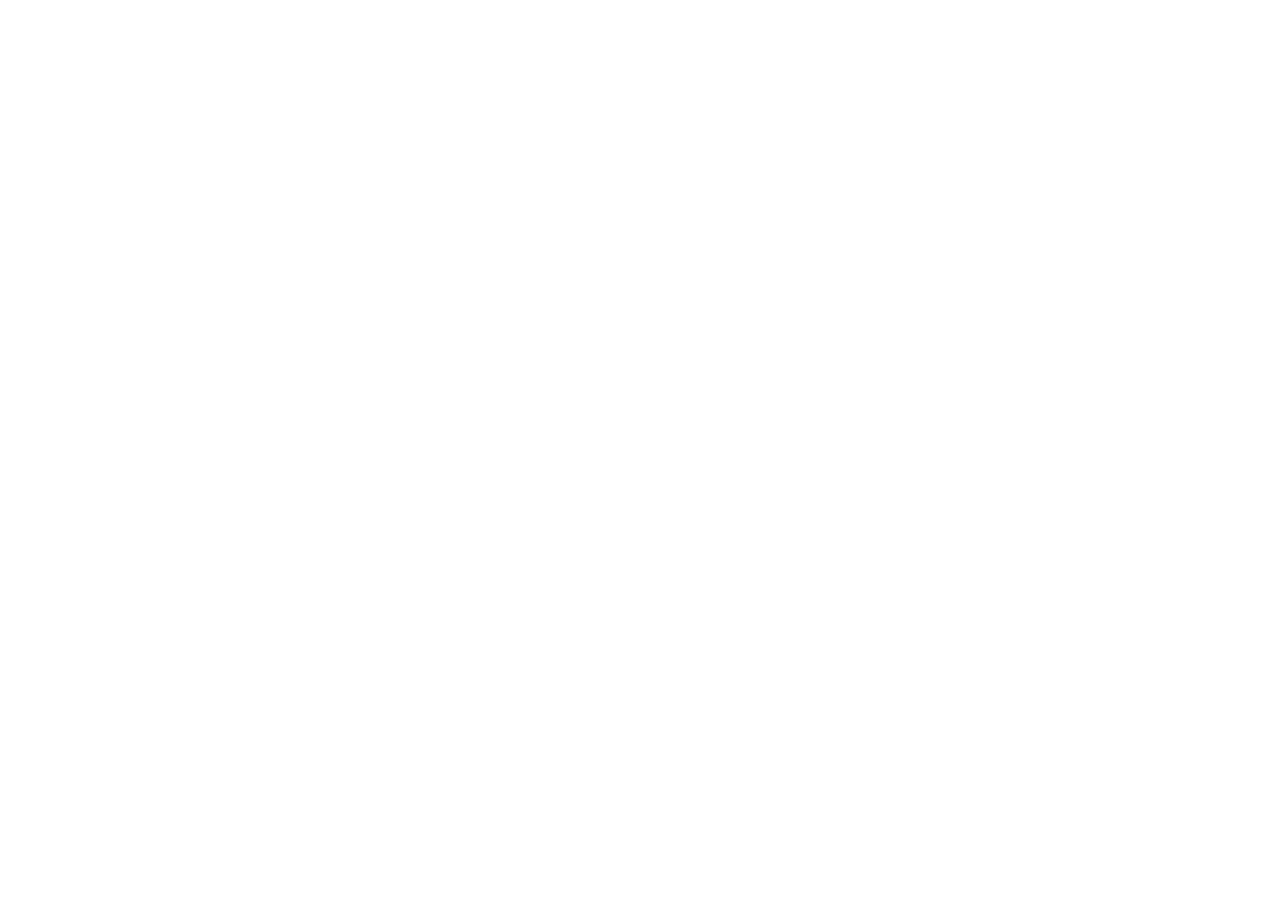
==== discover.html @ c7f8aead "first commit" ====
<!DOCTYPE html>
<html lang="en">
<head>
    <meta charset="UTF-8">
    <meta http-equiv="X-UA-Compatible" content="IE=edge">
    <meta name="viewport" content="width=device-width, initial-scale=1.0">
    <title>Document</title>
</head>
<body>
    
</body>
</html>
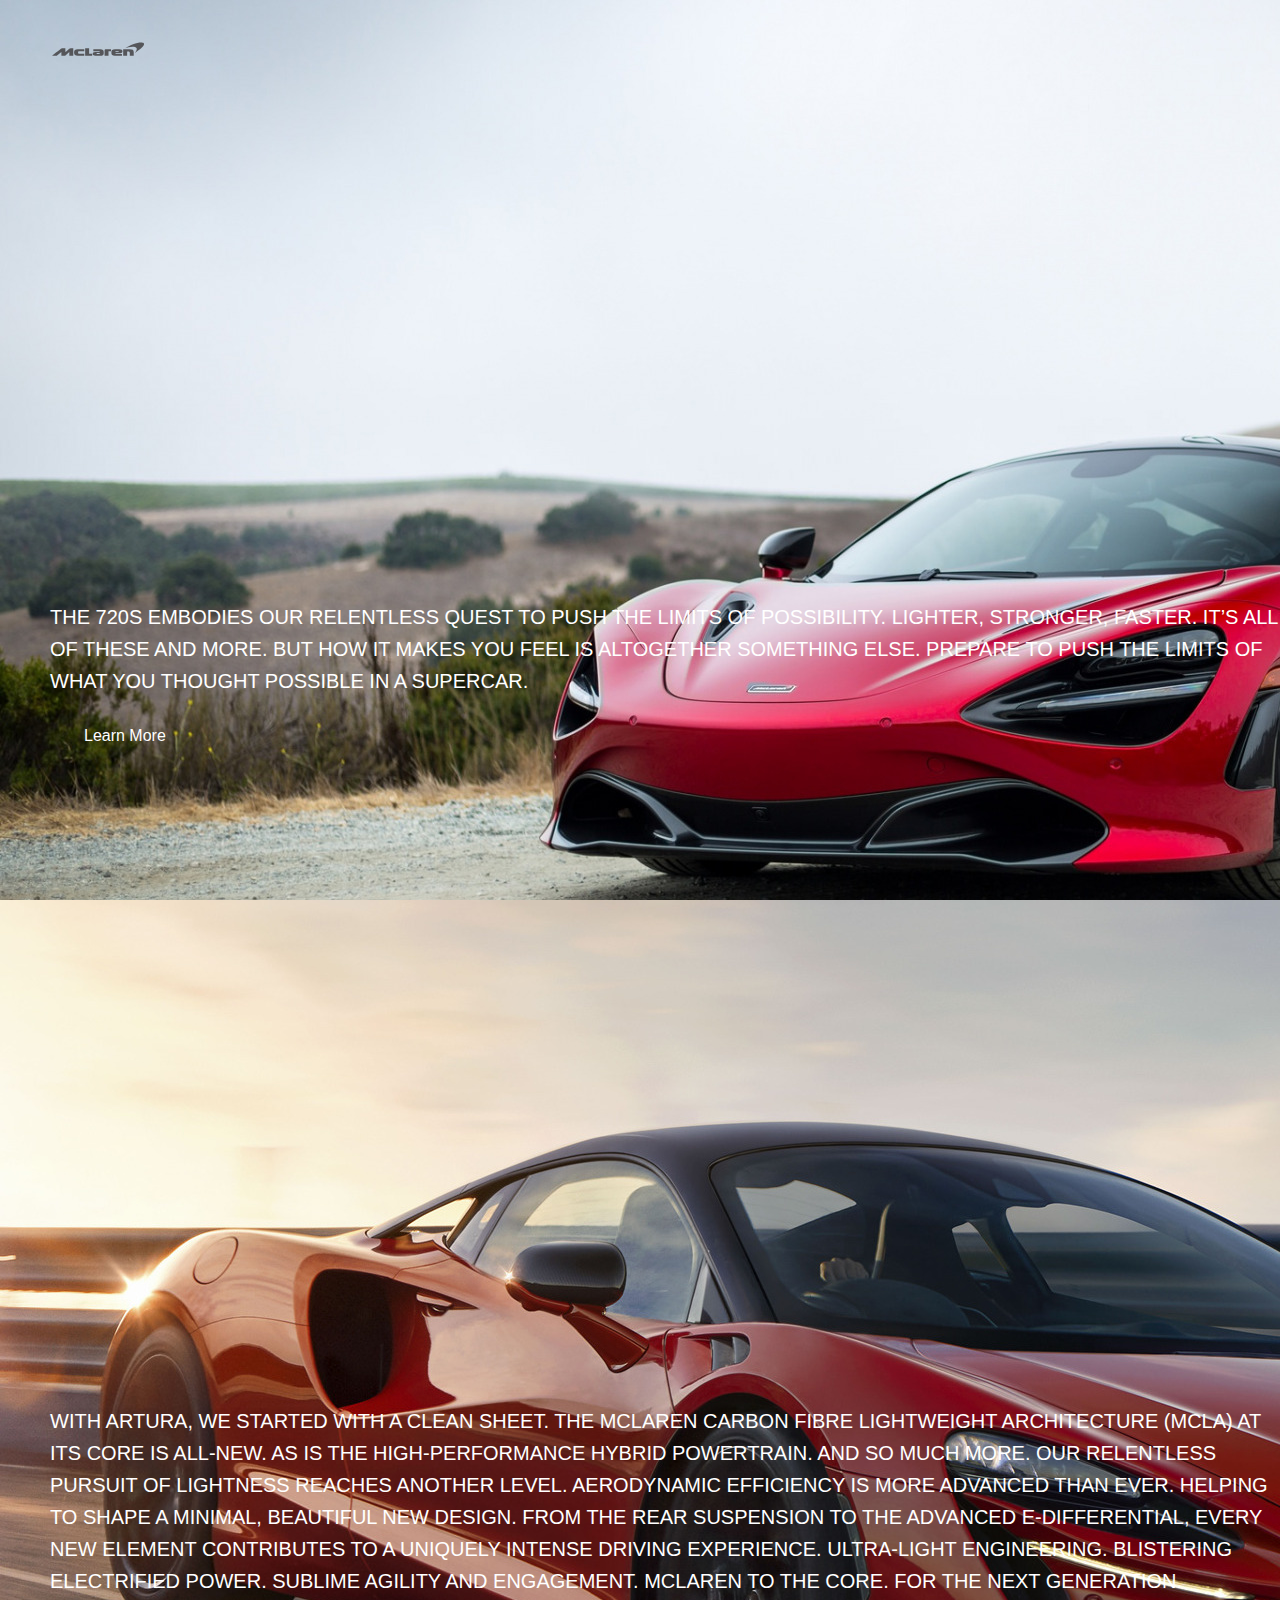
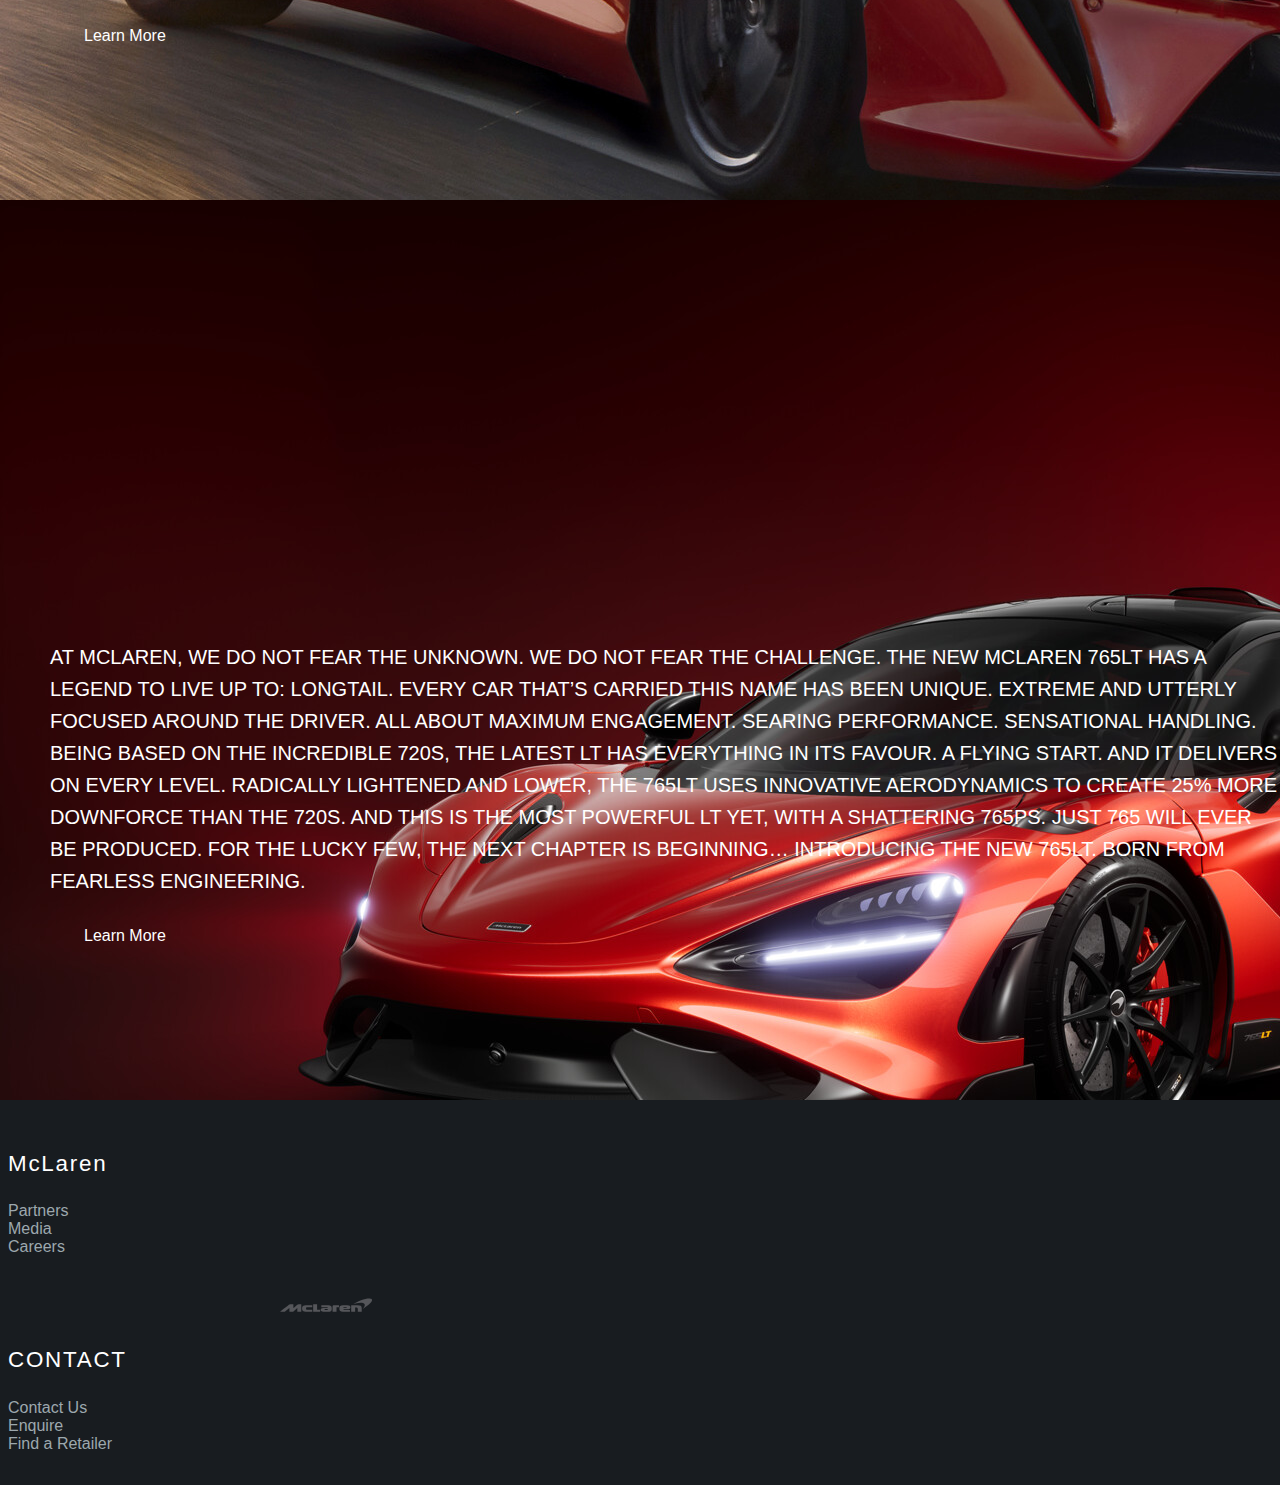
==== commit 0b207d75: "third commit" ====
--- a/discover.html
+++ b/discover.html
@@ -4,9 +4,81 @@
     <meta charset="UTF-8">
     <meta http-equiv="X-UA-Compatible" content="IE=edge">
     <meta name="viewport" content="width=device-width, initial-scale=1.0">
-    <title>Document</title>
+    <link rel="stylesheet" href="https://cdn.jsdelivr.net/npm/bootstrap@4.5.3/dist/css/bootstrap.min.css" integrity="sha384-TX8t27EcRE3e/ihU7zmQxVncDAy5uIKz4rEkgIXeMed4M0jlfIDPvg6uqKI2xXr2" crossorigin="anonymous">
+    <link rel="stylesheet" href="./css/main.css">
+    <title>Discover</title>
 </head>
 <body>
-    
+    <a name="top"></a>
+    <header class="header">
+        <a href="index.html" class="logo"><img src="./images/mclaren-vector-logo.svg" alt=""></a>
+    </header>
+    <main>
+        <div class="content-main">
+            <div class="inform-720">
+                <div class="inner-left">
+                    <h3>The 720S embodies our relentless quest to push the limits of possibility. Lighter, stronger, faster. It’s all of these and more. But how it makes you feel is altogether something else. Prepare to push the limits of what you thought possible in a supercar.</h3>
+                    <button class="button button1">Learn More</button>
+                </div>
+            </div>
+            <div class="inform-artura">
+                <div class="inner-left">
+                    <h3>With Artura, we started with a clean sheet. The McLaren Carbon Fibre Lightweight Architecture (MCLA) at its core is all-new. As is the High-Performance Hybrid powertrain. And so much more.
+
+                        Our relentless pursuit of lightness reaches another level. Aerodynamic efficiency is more advanced than ever. Helping to shape a minimal, beautiful new design.
+                        
+                        From the rear suspension to the advanced E-differential, every new element contributes to a uniquely intense driving experience.
+                        
+                        Ultra-light engineering. Blistering electrified power. Sublime agility and engagement. McLaren to the core. For the next generation.</h3>
+                
+                        <button class="button button1">Learn More</button>
+                    </div>
+            </div>
+            <div class="inform-765">
+                <div class="inner-left">
+                    <h3>At McLaren, we do not fear the unknown. We do not fear the challenge. The new McLaren 765LT has a legend to live up to: Longtail. Every car that’s carried this name has been unique. Extreme and utterly focused around the driver. All about maximum engagement. Searing performance. Sensational handling.
+                        Being based on the incredible 720S, the latest LT has everything in its favour. A flying start. And it delivers on every level. Radically lightened and lower, the 765LT uses innovative aerodynamics to create 25% more downforce than the 720S.
+
+And this is the most powerful LT yet, with a shattering 765PS. Just 765 will ever be produced. For the lucky few, the next chapter is beginning…
+Introducing the new 765LT. Born from fearless engineering.
+                    </h3>
+                    <button class="button button1">Learn More</button>
+                </div>
+            </div>
+        </div>
+    </main>
+    <section class="n-footer">
+        <div class="container">
+            <div class="row">
+                <div class="column column-sm-2 column-md-7  column-lg-8">
+                    <div class="content-wrapper">
+                        <div class="link-block-wrapper">
+                            <p class="title">McLaren</p>
+                            <div class="link-list">
+                                <a href="">Partners</a>
+                                <a href="">Media</a>
+                                <a href="">Careers</a>
+                            </div>
+                        </div>
+                        <div class="footer">
+                            <a href="#top"> <img src="./images/mclaren-vector-logo.svg" alt=""></a>
+                        </div>
+                    </div>
+                </div>
+                <div class="column column-sm-2 column-md-5  column-lg-4 has-gradient">
+                    <div class="content-wrapper">
+                        <div class="contact-block">
+                            <p class="title">CONTACT</p>
+                            <div class="link-list">
+                                <a href="https://cars.mclaren.com/en/contact-us">Contact Us</a>
+                                <a href="">Enquire</a>
+                                <a href="https://retailers.mclaren.com/en?_ga=2.233928286.1971825710.1618824873-805650031.1617866373">Find a Retailer</a>
+                            </div>
+                        </div>
+                    </div>
+                </div>
+            </div>
+        </div>
+    </section>
 </body>
 </html>--- a/css/main.css
+++ b/css/main.css
@@ -0,0 +1,132 @@
+@import url('discover.css');
+a {
+    text-decoration: none;
+}
+
+html {
+    scroll-behavior: smooth;
+}
+
+li {
+    list-style: none;
+}
+
+body {
+    margin: 0;
+    padding: 0;
+    font-family: 'Segoe UI', Tahoma, Geneva, Verdana, sans-serif;
+    background-color: white;
+}
+
+.header {
+    position: fixed;
+    width: 100%;
+    z-index: 3;
+}
+
+.logo img {
+    width: 200px;
+    height: 100px;
+}
+
+/* main */
+.video-main {
+    height: 100vh;
+    width: 100%;
+    overflow: hidden;
+    display: flex;
+    justify-content: center;
+    align-items: center;
+    position: relative;
+}
+
+.video-main video {
+    height: 100vh;
+    width: 100%;
+    position: absolute;
+    top: 0;
+    left: 0;
+    object-fit: cover;
+    z-index: 1;
+}
+
+.video-main nav {
+    position: absolute;
+    z-index: 6;
+    right: 0;
+    bottom: 50px;
+    left: 0;
+    margin: auto;
+    transition: bottom .4s ease;
+}
+
+.video-main .item_links li {
+    color: #000;
+    flex: 1;
+}
+
+.video-main nav .item_links {
+    display: flex;
+    flex-direction: column;
+    margin: 0 auto;
+}
+
+.video-main nav .item_links li a {
+    background: #ff9e1b;
+    color: #000;
+    display: block;
+    font-weight: 500;
+    letter-spacing: 2px;
+    line-height: 1;
+    margin: 0 1px 1px 0;
+    padding: 20px 10px;
+    text-align: center;
+    text-decoration: none;
+    transition: background .4s ease, color .4s ease;
+}
+
+.video-main nav .item_links li a:hover {
+    background: transparent;
+    color: white;
+    transition: background .4s ease, color .4s ease;
+}
+
+/* footer */
+.footer-main {
+    display: grid;
+    grid-gap: 20px;
+    grid-template-columns: repeat(auto-fit, minmax(200px, 1fr));
+    background-color: black;
+}
+
+.footer-main a,
+.footer-main h1 {
+    color: orange;
+    padding-top: 25px;
+    text-align: center;
+    font-size: 25px;
+}
+
+.logoh1 {
+    padding: 15px 0 0 15px;
+}
+
+
+
+@media only screen and (min-width: 21.875em) {
+    .video-main nav {
+        width: calc(100% - 140px);
+    }
+}
+
+@media only screen and (min-width: 64em) {
+    .video-main nav .item_links {
+        flex-direction: row;
+    }
+}
+
+@media only screen and (min-width: 87.5625em) {
+    .video-main nav .item_links li a {
+        font-size: .75rem;
+    }
+}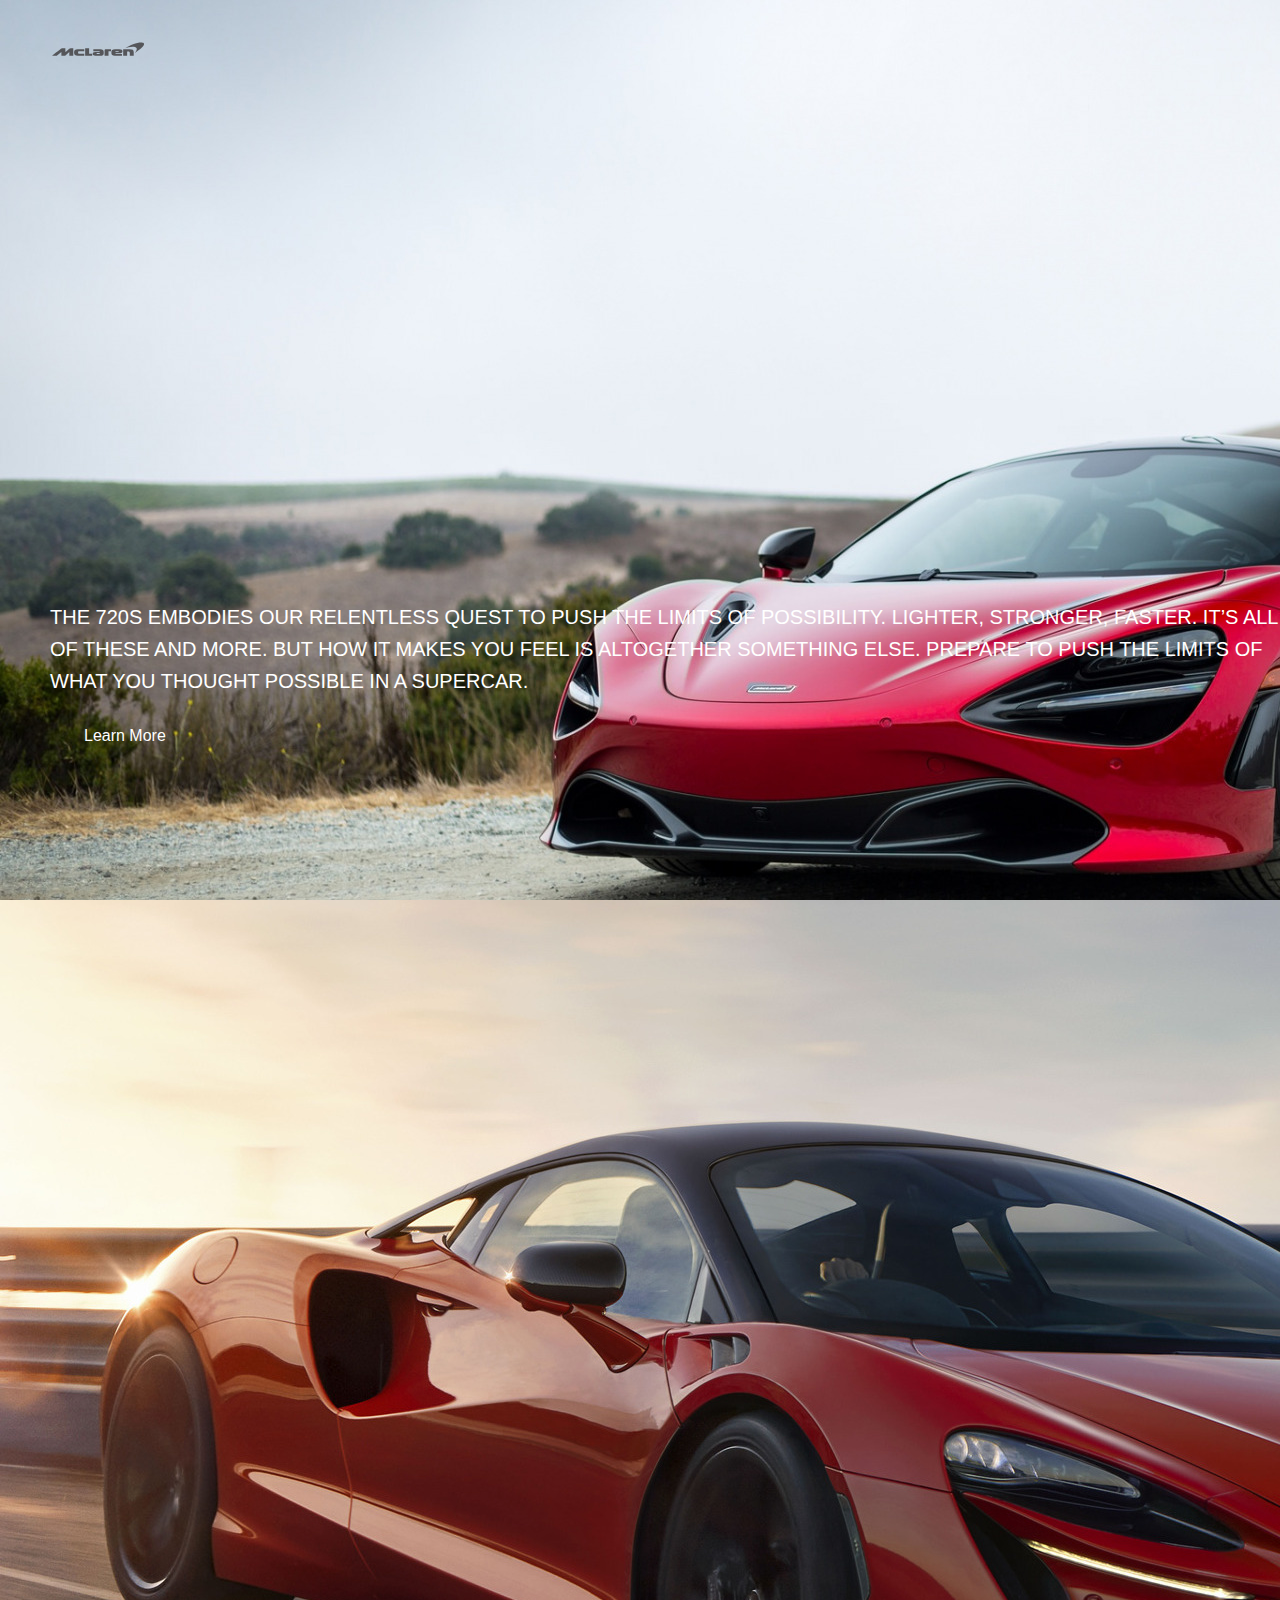
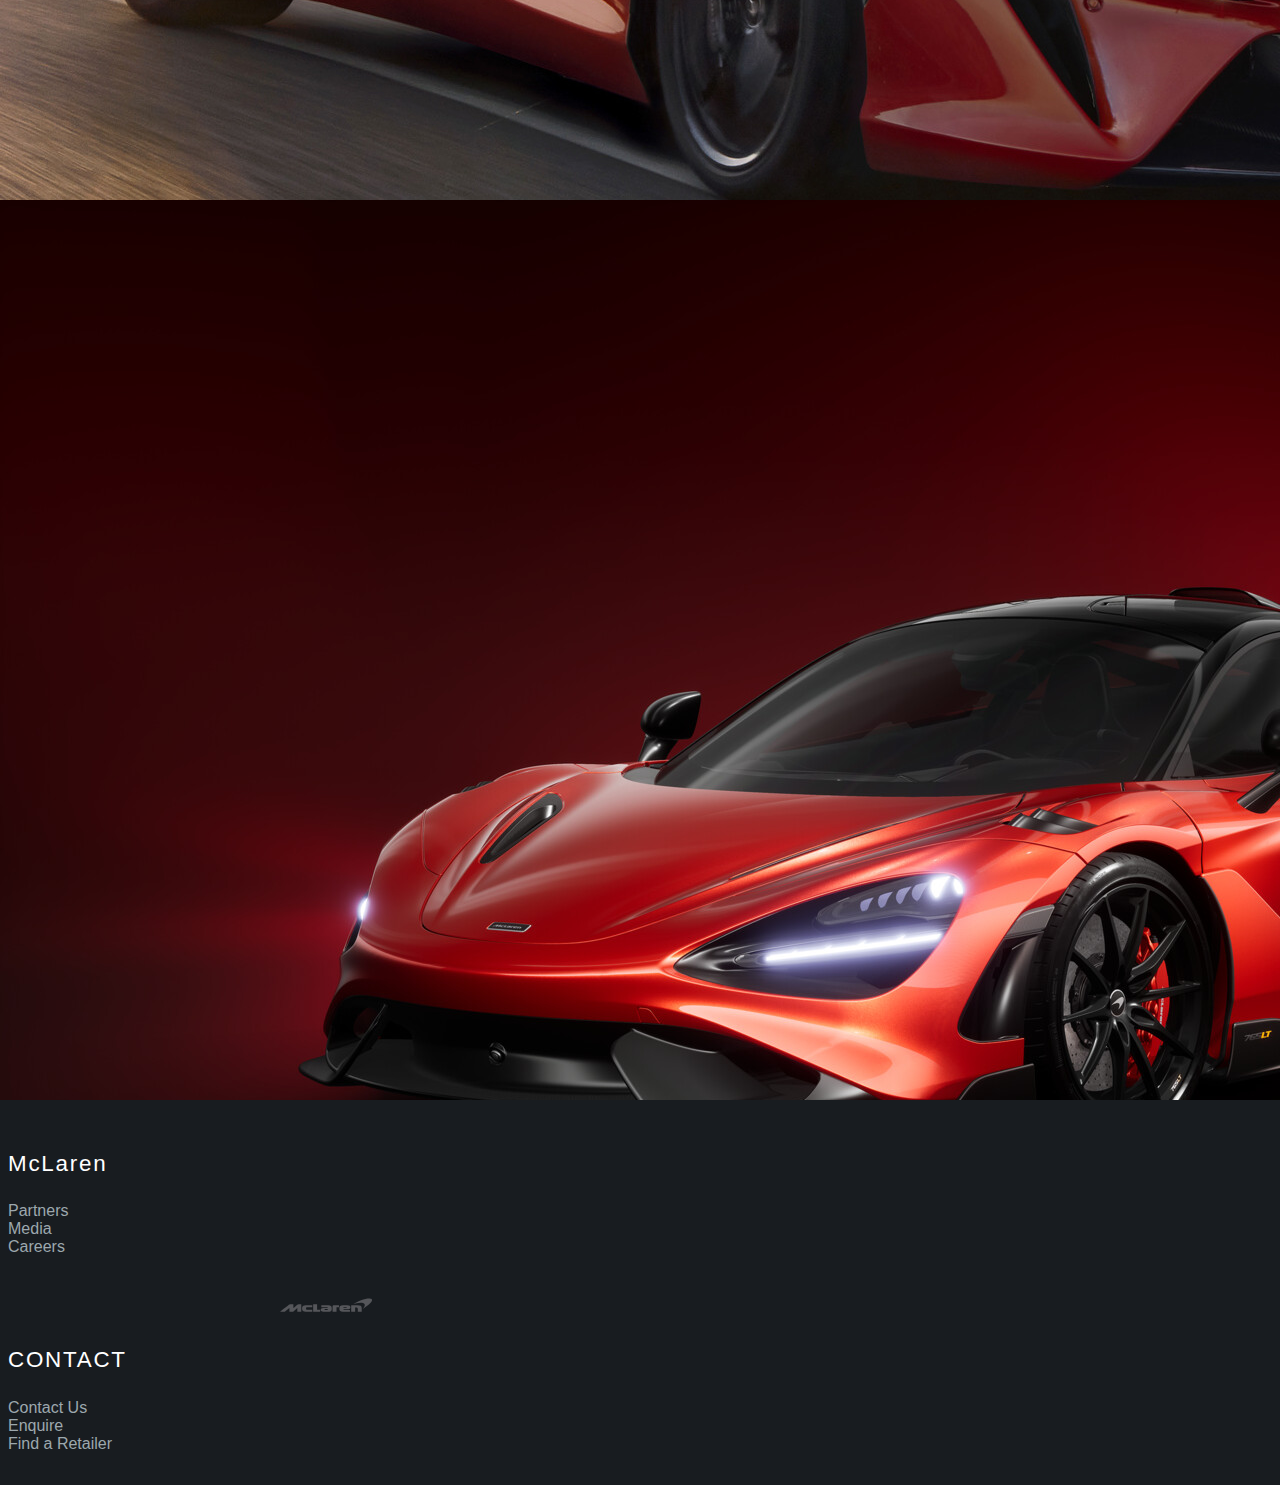
==== commit 40bc1ada: "fourth commit" ====
--- a/discover.html
+++ b/discover.html
@@ -5,6 +5,7 @@
     <meta http-equiv="X-UA-Compatible" content="IE=edge">
     <meta name="viewport" content="width=device-width, initial-scale=1.0">
     <link rel="stylesheet" href="https://cdn.jsdelivr.net/npm/bootstrap@4.5.3/dist/css/bootstrap.min.css" integrity="sha384-TX8t27EcRE3e/ihU7zmQxVncDAy5uIKz4rEkgIXeMed4M0jlfIDPvg6uqKI2xXr2" crossorigin="anonymous">
+    <link  rel="stylesheet"  href="https://cdnjs.cloudflare.com/ajax/libs/animate.css/4.1.1/animate.min.css"/>
     <link rel="stylesheet" href="./css/main.css">
     <title>Discover</title>
 </head>
@@ -16,14 +17,14 @@
     <main>
         <div class="content-main">
             <div class="inform-720">
-                <div class="inner-left">
+                <div class="inner-left wow animate__animated animate__fadeInDown">
                     <h3>The 720S embodies our relentless quest to push the limits of possibility. Lighter, stronger, faster. It’s all of these and more. But how it makes you feel is altogether something else. Prepare to push the limits of what you thought possible in a supercar.</h3>
                     <button class="button button1">Learn More</button>
                 </div>
             </div>
             <div class="inform-artura">
-                <div class="inner-left">
-                    <h3>With Artura, we started with a clean sheet. The McLaren Carbon Fibre Lightweight Architecture (MCLA) at its core is all-new. As is the High-Performance Hybrid powertrain. And so much more.
+                <div class="inner-left wow animate__animated animate__fadeInDown">
+                    <h3 class="">With Artura, we started with a clean sheet. The McLaren Carbon Fibre Lightweight Architecture (MCLA) at its core is all-new. As is the High-Performance Hybrid powertrain. And so much more.
 
                         Our relentless pursuit of lightness reaches another level. Aerodynamic efficiency is more advanced than ever. Helping to shape a minimal, beautiful new design.
                         
@@ -35,12 +36,12 @@
                     </div>
             </div>
             <div class="inform-765">
-                <div class="inner-left">
+                <div class="inner-left wow animate__animated animate__fadeInDown">
                     <h3>At McLaren, we do not fear the unknown. We do not fear the challenge. The new McLaren 765LT has a legend to live up to: Longtail. Every car that’s carried this name has been unique. Extreme and utterly focused around the driver. All about maximum engagement. Searing performance. Sensational handling.
                         Being based on the incredible 720S, the latest LT has everything in its favour. A flying start. And it delivers on every level. Radically lightened and lower, the 765LT uses innovative aerodynamics to create 25% more downforce than the 720S.
 
-And this is the most powerful LT yet, with a shattering 765PS. Just 765 will ever be produced. For the lucky few, the next chapter is beginning…
-Introducing the new 765LT. Born from fearless engineering.
+                        And this is the most powerful LT yet, with a shattering 765PS. Just 765 will ever be produced. For the lucky few, the next chapter is beginning…
+                        Introducing the new 765LT. Born from fearless engineering.
                     </h3>
                     <button class="button button1">Learn More</button>
                 </div>
@@ -70,9 +71,9 @@
                         <div class="contact-block">
                             <p class="title">CONTACT</p>
                             <div class="link-list">
-                                <a href="https://cars.mclaren.com/en/contact-us">Contact Us</a>
+                                <a target="_blank" href="https://cars.mclaren.com/en/contact-us">Contact Us</a>
                                 <a href="">Enquire</a>
-                                <a href="https://retailers.mclaren.com/en?_ga=2.233928286.1971825710.1618824873-805650031.1617866373">Find a Retailer</a>
+                                <a target="_blank" href="https://retailers.mclaren.com/en?_ga=2.233928286.1971825710.1618824873-805650031.1617866373">Find a Retailer</a>
                             </div>
                         </div>
                     </div>
@@ -80,5 +81,9 @@
             </div>
         </div>
     </section>
+    <script src="wow.min.js"></script>
+    <script>
+        new WOW().init();
+        </script>
 </body>
 </html>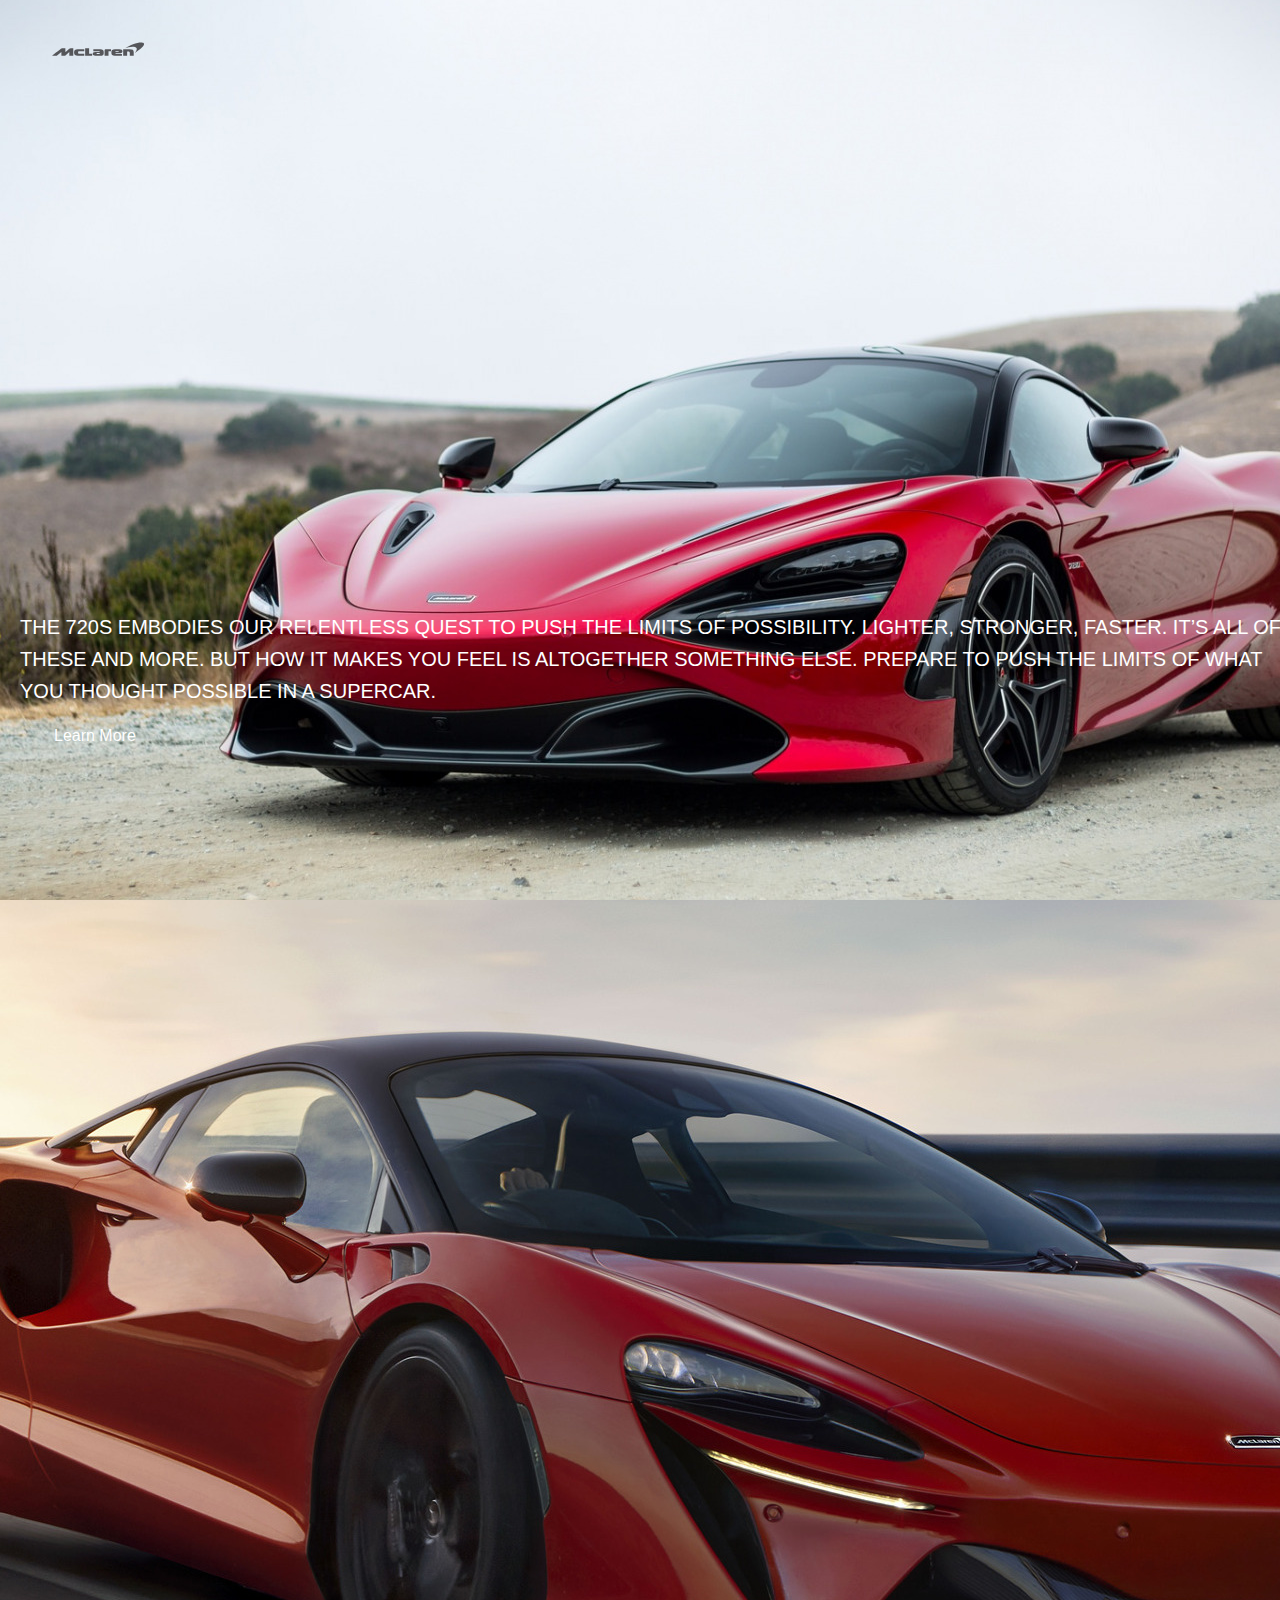
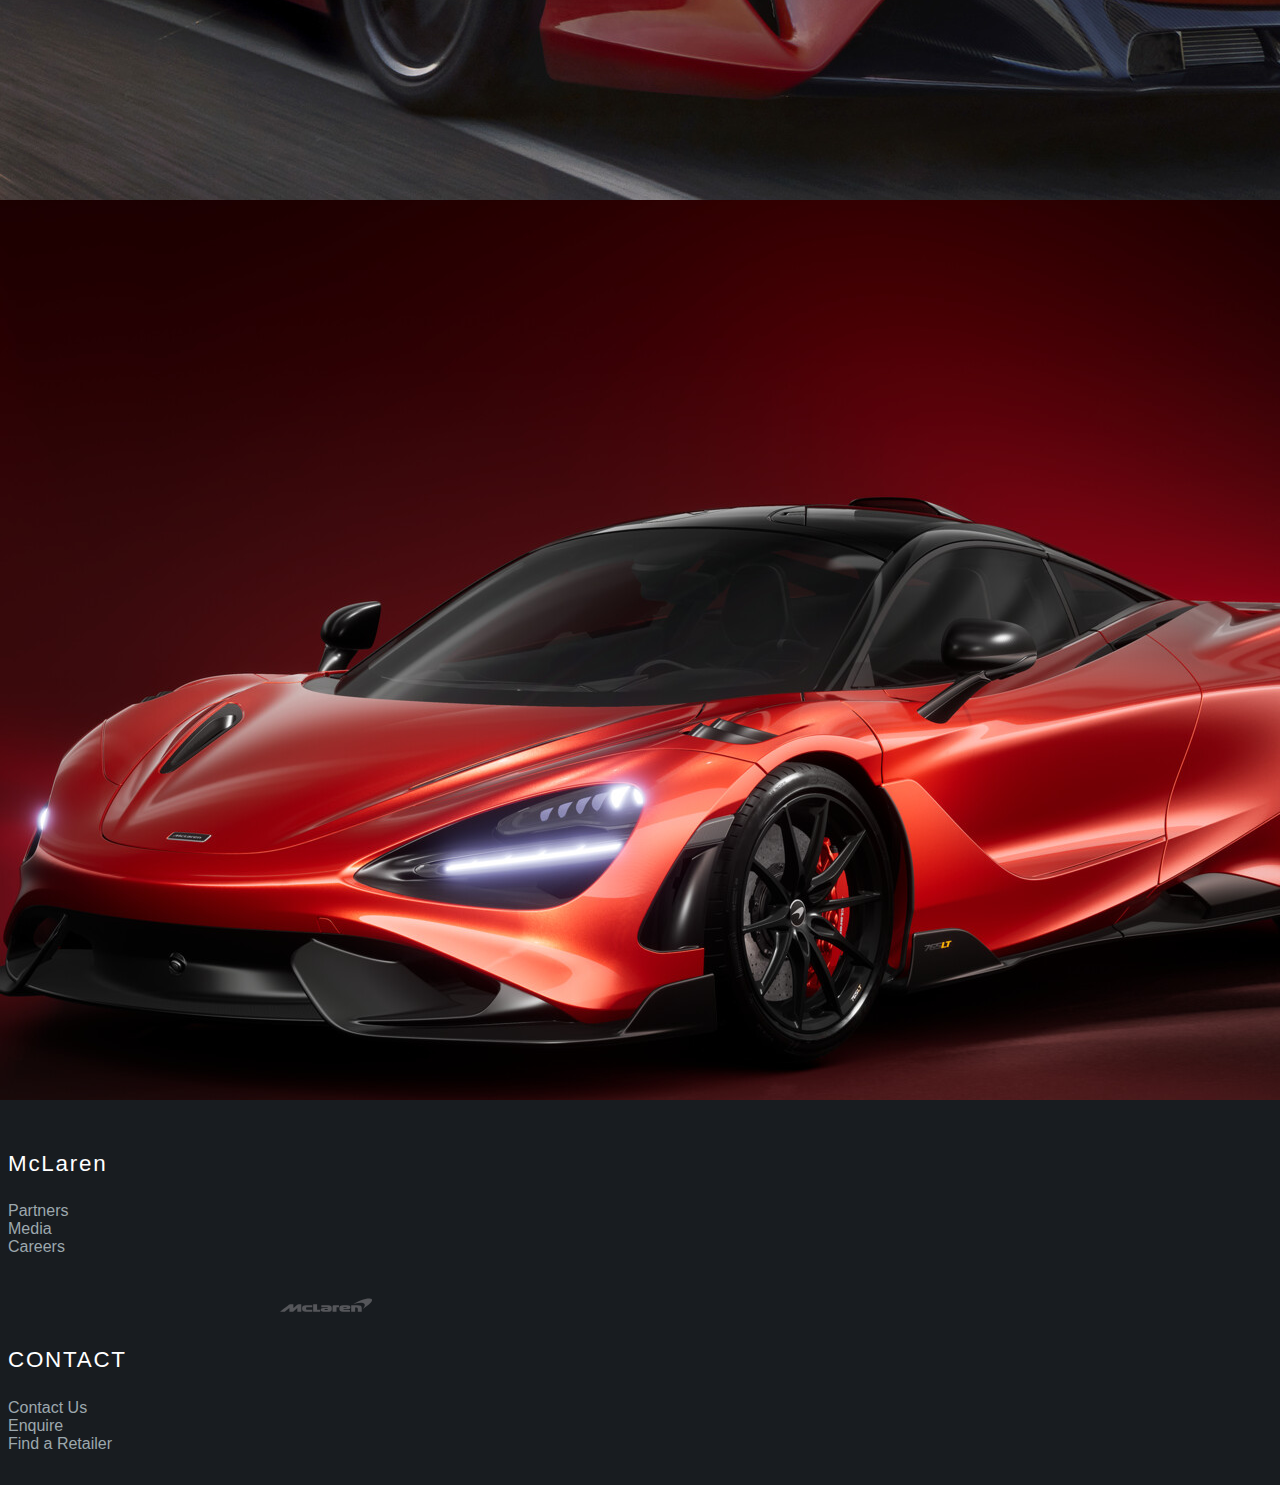
==== commit 76a2852f: "five commit" ====
--- a/discover.html
+++ b/discover.html
@@ -24,12 +24,9 @@
             </div>
             <div class="inform-artura">
                 <div class="inner-left wow animate__animated animate__fadeInDown">
-                    <h3 class="">With Artura, we started with a clean sheet. The McLaren Carbon Fibre Lightweight Architecture (MCLA) at its core is all-new. As is the High-Performance Hybrid powertrain. And so much more.
-
+                    <h3>With Artura, we started with a clean sheet. The McLaren Carbon Fibre Lightweight Architecture (MCLA) at its core is all-new. As is the High-Performance Hybrid powertrain. And so much more.
                         Our relentless pursuit of lightness reaches another level. Aerodynamic efficiency is more advanced than ever. Helping to shape a minimal, beautiful new design.
-                        
                         From the rear suspension to the advanced E-differential, every new element contributes to a uniquely intense driving experience.
-                        
                         Ultra-light engineering. Blistering electrified power. Sublime agility and engagement. McLaren to the core. For the next generation.</h3>
                 
                         <button class="button button1">Learn More</button>
